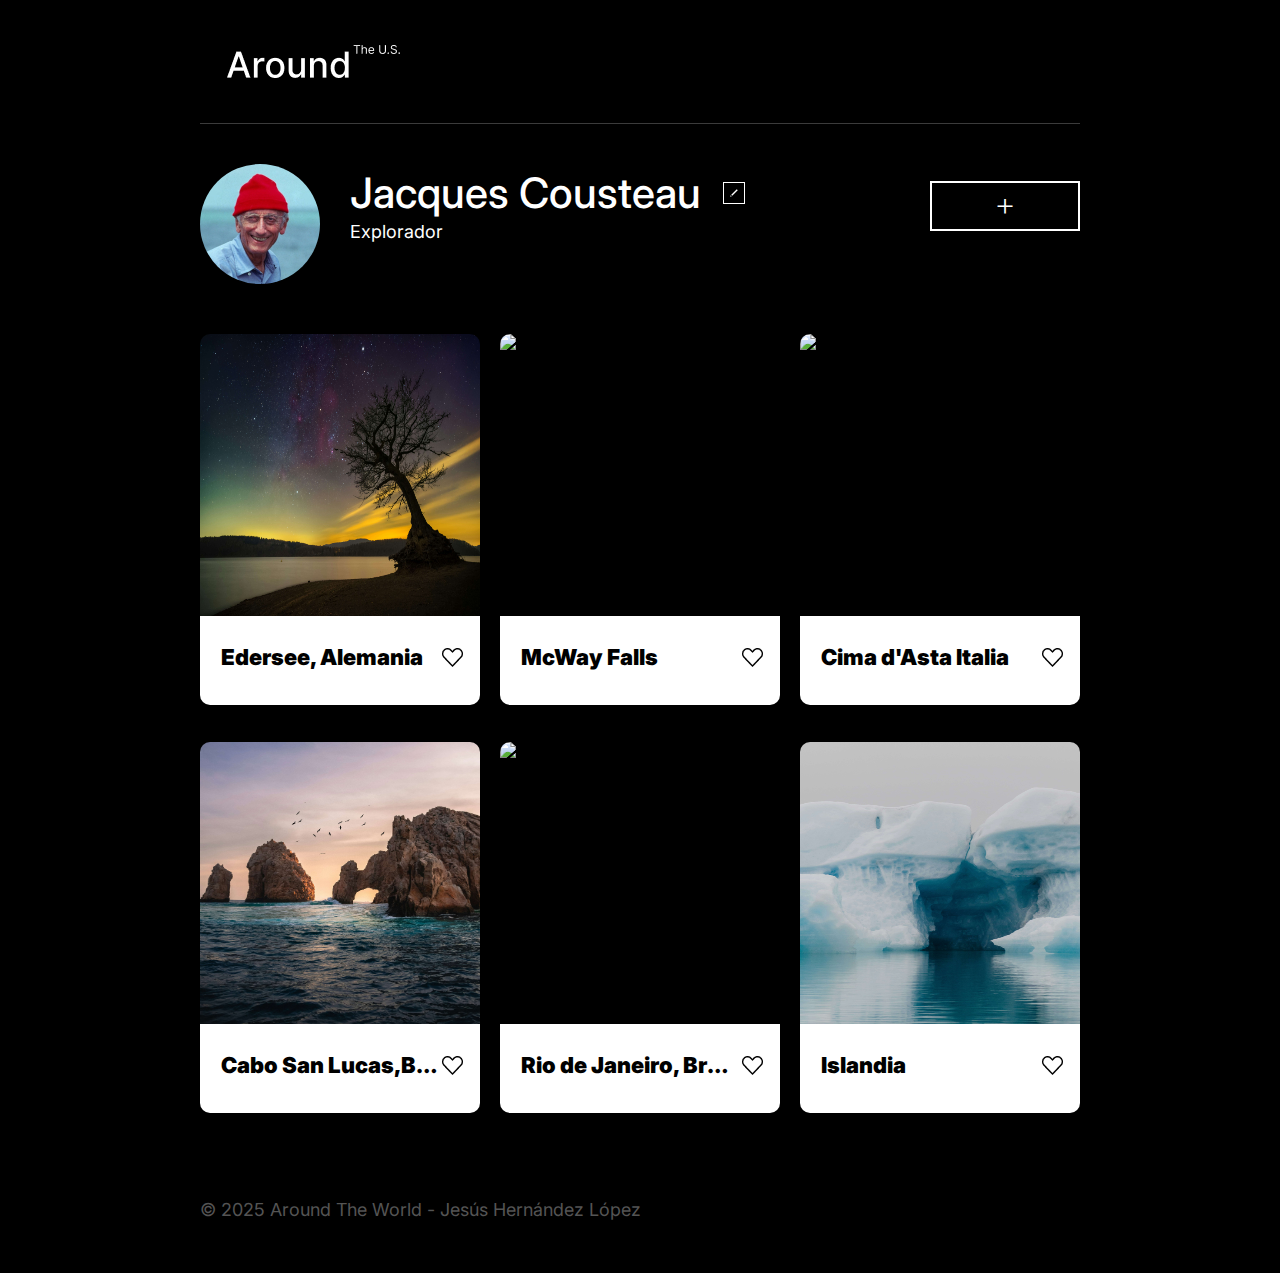
==== index.html @ fd25d268 "ajustando script" ====
<!DOCTYPE html>
<html lang="es-MX">
  <head>
    <meta charset="UTF-8" />
    <meta name="viewport" content="width=device-width, initial-scale=1.0" />
    <title>Document</title>
    <meta name="description" content="En esta pagina los usuarios podran añadir, eliminar o dar me gusta a las imagenes,ademas de editar el nombre de perfil y la ocupación.">
    <meta name="keywords" content="Fotos alrededor del mundo,Mundo en imágenes,Imágenes del planeta Tierra">
    <meta name="author" content="Jesús Henández López" />

    <link rel="shortcut icon" href="./favicon.ico" type="image/x-icon" />
    <link rel="stylesheet" href=".//pages/index.css" />
  </head>
  <body>
    <div class="page">
      <header class="header">
        <div class="header__container">
          <img src=".//images/VectorTitle.jpg" alt="" class="header__image" />
        </div>
      </header>

      <!-- Comienzo de contenido -->
      <main class="content">
        <!-- seccion de perfil -->

        <section class="profile">
          <div class="profile__container">
            <img
              src="./images/profile.jpg"
              alt="imagen de perfil"
              class="profile__image"
            />
            <!-- contenedor de perfil de usuario -->
            <div class="profile__text-container">
              <p class="profile__name">Jacques Cousteau</p>
              <!-- boton para abrir el formulario -->
              <button class="profile__btn"></button>
              <p class="profile__job">Explorador</p>
            </div>

            <!-- boton para agregar -->
            <button class="profile__btn-add">+</button>
          </div>
        </section>

        <!-- Seccion para imagenes GRID -->
        <section class="cards">
          <div class="card__containers">
            <div class="card__container">
              <img
                src="./images/edersse.jpg"
                alt="Edersee,Alemania un arbol con fondo de estrellas"
                class="card__container-image"
              />
              <div class="container__text">
                <h3 class="card__container-title">Edersee, Alemania</h3>
                <button class="card__container-btn"></button>
              </div>
            </div>

            <!-- 2da card -->
            <div class="card__container">
              <img
                src="./images/isla.jpg"
                alt="imagen de una isla con el mar color turquesa"
                class="card__container-image"
              />
              <div class="container__text">
                <h3 class="card__container-title">McWay Falls</h3>

                <button class="card__container-btn"></button>
              </div>
            </div>

            <!-- 3ra card -->

            <div class="card__container">
              <img
                src="./images/stairs.jpg"
                alt="imagen de estrellas con lo que parece un meteorito en Italia"
                class="card__container-image"
              />
              <div class="container__text">
                <h3 class="card__container-title">Cima d'Asta Italia</h3>
                <button class="card__container-btn"></button>
              </div>
            </div>
            <!-- 4ta card -->
            <div class="card__container">
              <img
                src="./images/cabos.jpg"
                alt="Arco de Cabo San Lucas, imponente y majestuosa formación rocosa, un arco natural en la punta misma del extremo austral de la península de Baja California, en Baja California Sur en México."
                class="card__container-image"
              />
              <div class="container__text">
                <h3 class="card__container-title">
                  Cabo San Lucas,Baja Califormin
                </h3>
                <button class="card__container-btn"></button>
              </div>
            </div>
            <!-- 5ta card -->
            <div class="card__container">
              <img
                src="./images/brasil.jpg"
                alt="imagen en las alturas de brazil"
                class="card__container-image"
              />
              <div class="container__text">
                <h3 class="card__container-title">Rio de Janeiro, Brasil</h3>
                <button class="card__container-btn"></button>
              </div>
            </div>
            <!-- 6ta card -->
            <div class="card__container">
              <img
                src="./images/islandia.jpg"
                alt="Imagen de glaciales en islandia"
                class="card__container-image"
              />
              <div class="container__text">
                <h3 class="card__container-title">Islandia</h3>
                <button class="card__container-btn"></button>
              </div>
            </div>
          </div>
        </section>

        <!-- Seccion Formulario -->
        <section class="form">
          <form id="form__profile-edit" class="form__profile">
            <!-- boton cerrar -->

            <button type="button" class="form__close-btn"></button>

            <h3 class="form__title">Editar perfil</h3>
            <input
              type="text"
              name="nameInput"
              id="nameInput"
              placeholder="Nombre"
              class="form__input"
            />
            <input
              type="text"
              name="jobInput"
              id="jobInput"
              placeholder="Acerca de mi"
              class="form__input"
            />
            <!-- boton para guardar -->
            <button type="submit" class="form__submit-btn">Guardar</button>
          </form>
        </section>
      </main>

      <footer class="footer">
        <p class="footer__copyright">&copy; 2025 Around The World - JHL</p>
        <p class="footer__copyright-extra">&copy; 2025 Around The World - Jesús Hernández López<p>
      </footer>
    </div>
    <script src="./scripts/index.js"></script>
  </body>
</html>
---- pages/index.css ----
@import url(../vendor/normalize.css);
@import url(../vendor/fonts.css);
@import url(../blocks/page.css);
@import url(../blocks/header.css);
@import url(../blocks/profile.css);
@import url(../blocks/cards.css);
@import url(../blocks/form.css);
@import url(../blocks/footer.css);
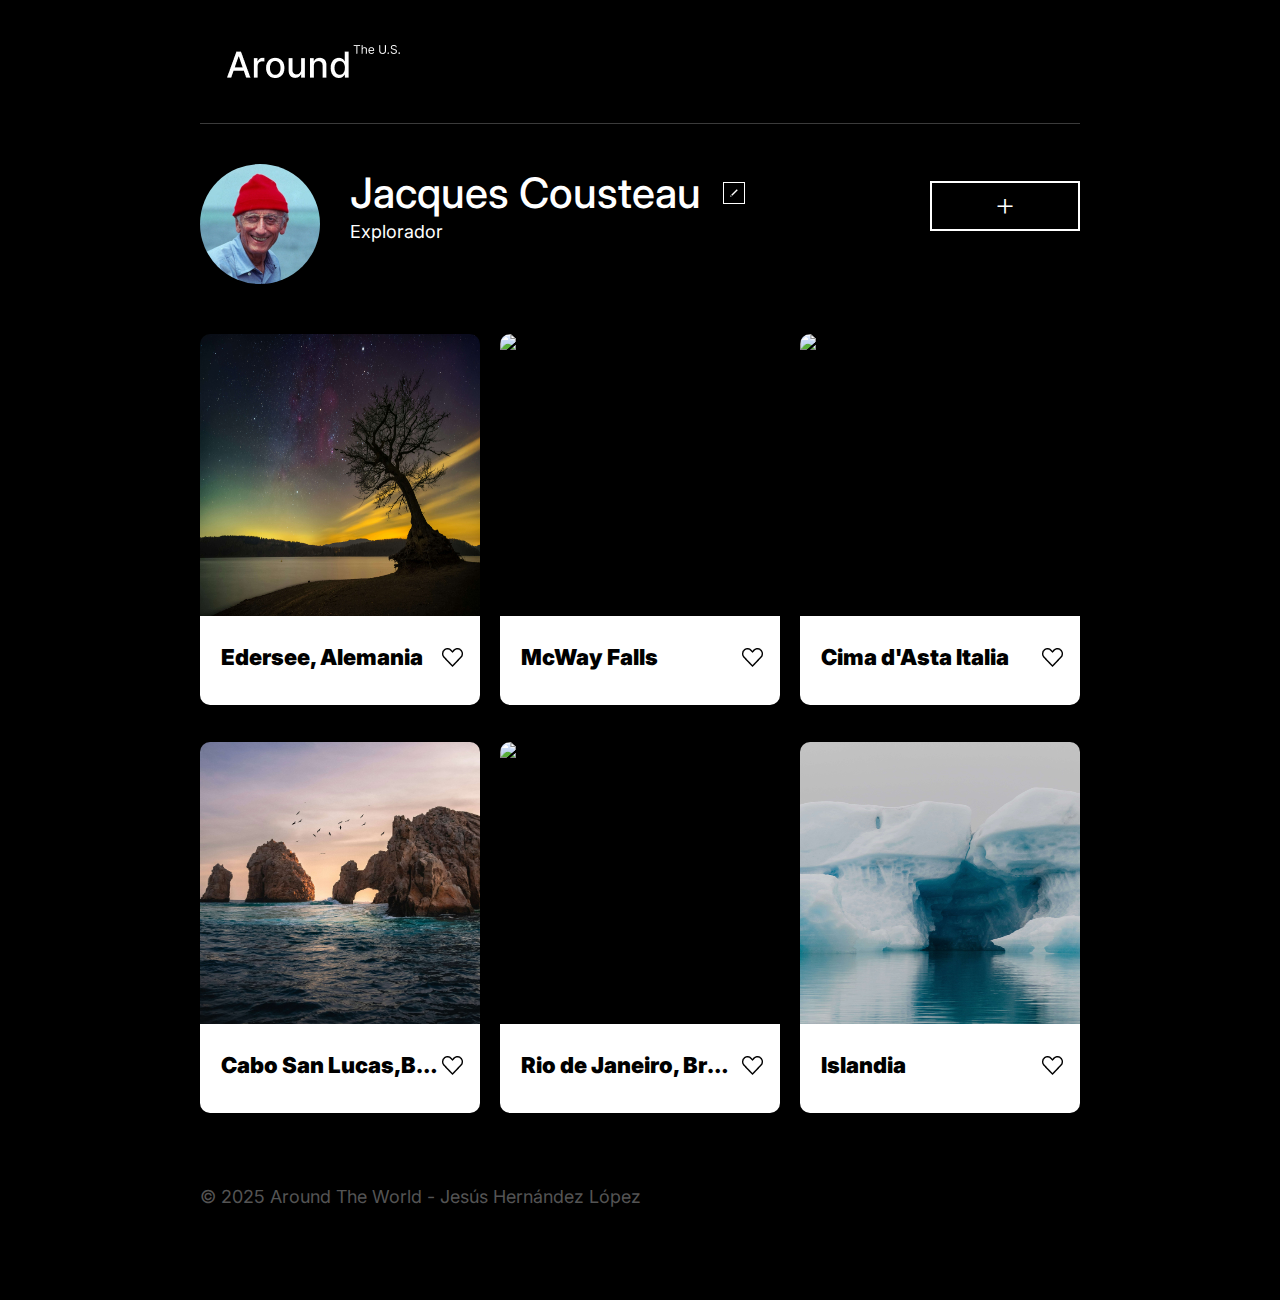
==== commit 120b6a44: "Ajustando proyecto" ====
--- a/index.html
+++ b/index.html
@@ -3,13 +3,13 @@
   <head>
     <meta charset="UTF-8" />
     <meta name="viewport" content="width=device-width, initial-scale=1.0" />
-    <title>Document</title>
+    <title>Around The World</title>
     <meta name="description" content="En esta pagina los usuarios podran añadir, eliminar o dar me gusta a las imagenes,ademas de editar el nombre de perfil y la ocupación.">
     <meta name="keywords" content="Fotos alrededor del mundo,Mundo en imágenes,Imágenes del planeta Tierra">
     <meta name="author" content="Jesús Henández López" />
 
     <link rel="shortcut icon" href="./favicon.ico" type="image/x-icon" />
-    <link rel="stylesheet" href=".//pages/index.css" />
+    <link rel="stylesheet" href="./pages/index.css" />
   </head>
   <body>
     <div class="page">
@@ -31,7 +31,7 @@
               class="profile__image"
             />
             <!-- contenedor de perfil de usuario -->
-            <div class="profile__text-container">
+            <div class="profile__text-container ">
               <p class="profile__name">Jacques Cousteau</p>
               <!-- boton para abrir el formulario -->
               <button class="profile__btn"></button>
@@ -44,7 +44,7 @@
         </section>
 
         <!-- Seccion para imagenes GRID -->
-        <section class="cards">
+        <section class="card">
           <div class="card__containers">
             <div class="card__container">
               <img
@@ -52,7 +52,7 @@
                 alt="Edersee,Alemania un arbol con fondo de estrellas"
                 class="card__container-image"
               />
-              <div class="container__text">
+              <div class="card__container-text">
                 <h3 class="card__container-title">Edersee, Alemania</h3>
                 <button class="card__container-btn"></button>
               </div>
@@ -65,7 +65,7 @@
                 alt="imagen de una isla con el mar color turquesa"
                 class="card__container-image"
               />
-              <div class="container__text">
+              <div class="card__container-text">
                 <h3 class="card__container-title">McWay Falls</h3>
 
                 <button class="card__container-btn"></button>
@@ -80,7 +80,7 @@
                 alt="imagen de estrellas con lo que parece un meteorito en Italia"
                 class="card__container-image"
               />
-              <div class="container__text">
+              <div class="card__container-text">
                 <h3 class="card__container-title">Cima d'Asta Italia</h3>
                 <button class="card__container-btn"></button>
               </div>
@@ -92,7 +92,7 @@
                 alt="Arco de Cabo San Lucas, imponente y majestuosa formación rocosa, un arco natural en la punta misma del extremo austral de la península de Baja California, en Baja California Sur en México."
                 class="card__container-image"
               />
-              <div class="container__text">
+              <div class="card__container-text">
                 <h3 class="card__container-title">
                   Cabo San Lucas,Baja Califormin
                 </h3>
@@ -106,7 +106,7 @@
                 alt="imagen en las alturas de brazil"
                 class="card__container-image"
               />
-              <div class="container__text">
+              <div class="card__container-text">
                 <h3 class="card__container-title">Rio de Janeiro, Brasil</h3>
                 <button class="card__container-btn"></button>
               </div>
@@ -118,7 +118,7 @@
                 alt="Imagen de glaciales en islandia"
                 class="card__container-image"
               />
-              <div class="container__text">
+              <div class="card__container-text">
                 <h3 class="card__container-title">Islandia</h3>
                 <button class="card__container-btn"></button>
               </div>
@@ -128,35 +128,44 @@
 
         <!-- Seccion Formulario -->
         <section class="form">
-          <form id="form__profile-edit" class="form__profile">
-            <!-- boton cerrar -->
 
-            <button type="button" class="form__close-btn"></button>
+          <div class="form__overlay"></div>
 
-            <h3 class="form__title">Editar perfil</h3>
-            <input
-              type="text"
-              name="nameInput"
-              id="nameInput"
-              placeholder="Nombre"
-              class="form__input"
-            />
-            <input
-              type="text"
-              name="jobInput"
-              id="jobInput"
-              placeholder="Acerca de mi"
-              class="form__input"
-            />
+          <div class="form__container">
+            <!-- boton cerrar -->             
+            <button class="form__close-btn"></button>
+            <h3 class="form__title">Editar perfil</h3> 
+
+            <!-- FORMULARIO -->
+            <form id="form__profile-edit" class="form__profile">
+              <fieldset>
+                <input
+                type="text"
+                name="nameInput"
+                id="nameInput"
+                placeholder="Nombre"
+                class="form__input"
+              />
+              <input
+                type="text"
+                name="jobInput"
+                id="jobInput"
+                placeholder="Acerca de mi"
+                class="form__input"
+              />
+              </fieldset>
+              
+              
             <!-- boton para guardar -->
             <button type="submit" class="form__submit-btn">Guardar</button>
           </form>
+        </div>
         </section>
+
       </main>
 
-      <footer class="footer">
-        <p class="footer__copyright">&copy; 2025 Around The World - JHL</p>
-        <p class="footer__copyright-extra">&copy; 2025 Around The World - Jesús Hernández López<p>
+      <footer class="footer">        
+        <p class="footer">&copy; 2025 Around The World - Jesús Hernández López<p>
       </footer>
     </div>
     <script src="./scripts/index.js"></script>
--- a/pages/index.css
+++ b/pages/index.css
@@ -3,6 +3,6 @@
 @import url(../blocks/page.css);
 @import url(../blocks/header.css);
 @import url(../blocks/profile.css);
-@import url(../blocks/cards.css);
+@import url(../blocks/card.css);
 @import url(../blocks/form.css);
 @import url(../blocks/footer.css);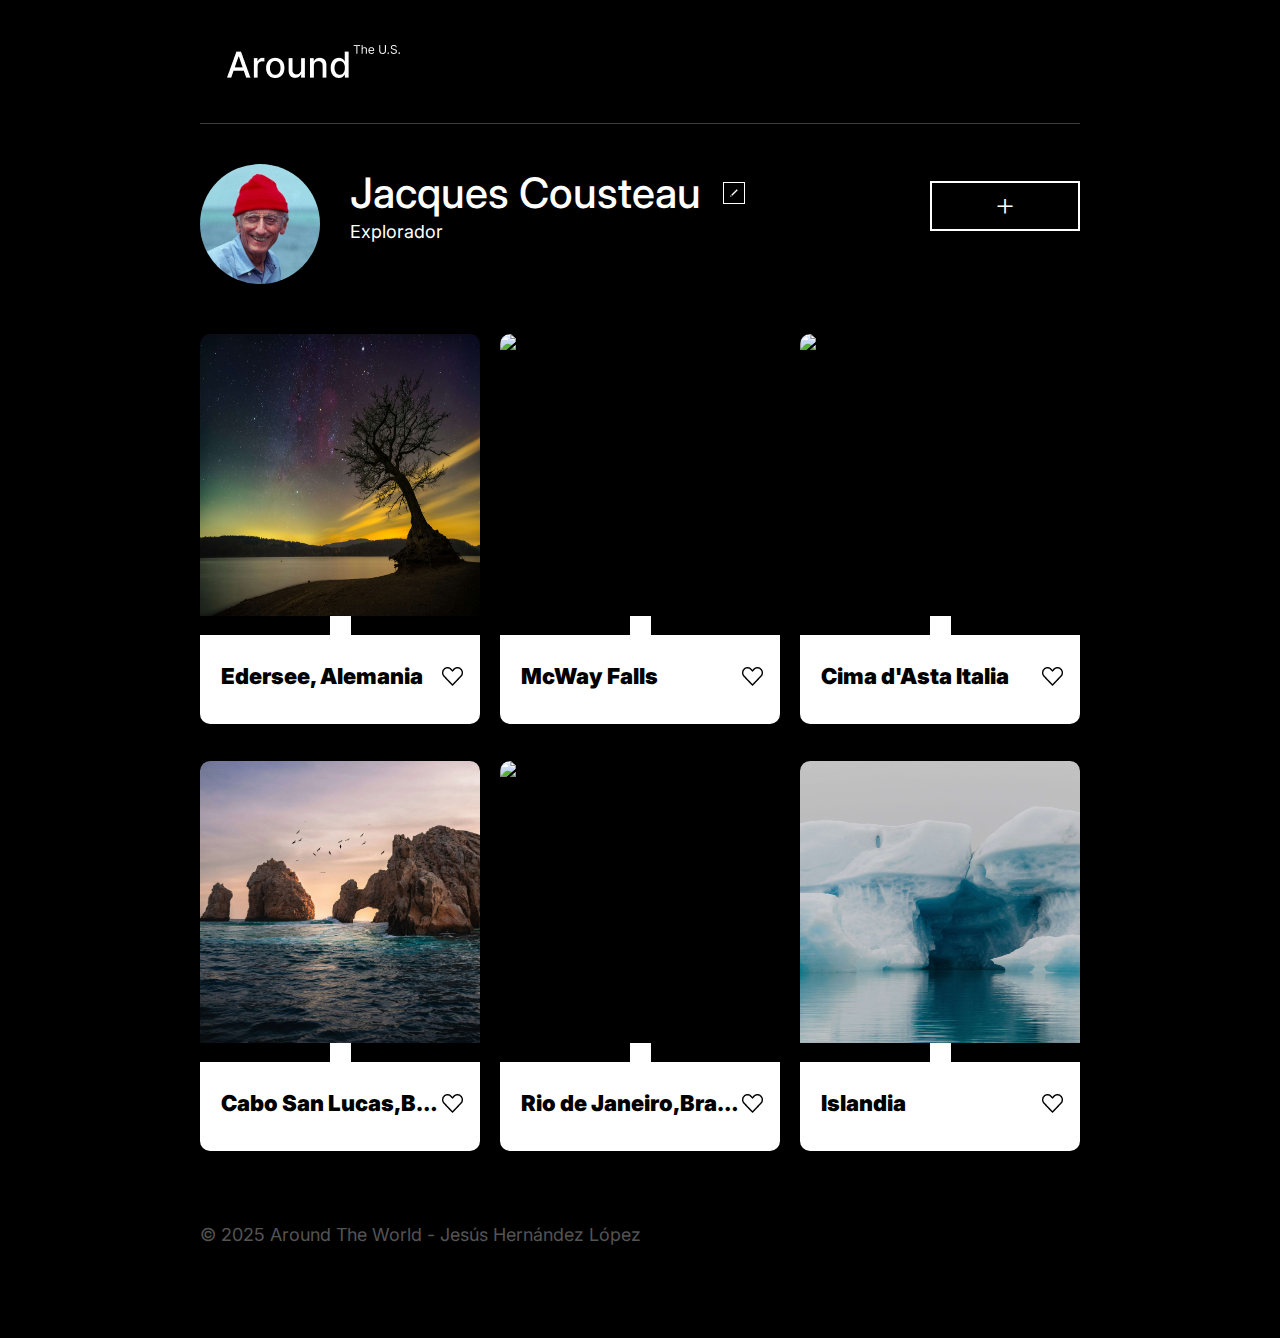
==== commit 1ca7d70b: "Agregando template en html y array de objetos de imagenes" ====
--- a/index.html
+++ b/index.html
@@ -4,8 +4,14 @@
     <meta charset="UTF-8" />
     <meta name="viewport" content="width=device-width, initial-scale=1.0" />
     <title>Around The World</title>
-    <meta name="description" content="En esta pagina los usuarios podran añadir, eliminar o dar me gusta a las imagenes,ademas de editar el nombre de perfil y la ocupación.">
-    <meta name="keywords" content="Fotos alrededor del mundo,Mundo en imágenes,Imágenes del planeta Tierra">
+    <meta
+      name="description"
+      content="En esta pagina los usuarios podran añadir, eliminar o dar me gusta a las imagenes,ademas de editar el nombre de perfil y la ocupación."
+    />
+    <meta
+      name="keywords"
+      content="Fotos alrededor del mundo,Mundo en imágenes,Imágenes del planeta Tierra"
+    />
     <meta name="author" content="Jesús Henández López" />
 
     <link rel="shortcut icon" href="./favicon.ico" type="image/x-icon" />
@@ -31,7 +37,7 @@
               class="profile__image"
             />
             <!-- contenedor de perfil de usuario -->
-            <div class="profile__text-container ">
+            <div class="profile__text-container">
               <p class="profile__name">Jacques Cousteau</p>
               <!-- boton para abrir el formulario -->
               <button class="profile__btn"></button>
@@ -45,127 +51,71 @@
 
         <!-- Seccion para imagenes GRID -->
         <section class="card">
+          <!-- contenedor principal de cards -->
           <div class="card__containers">
-            <div class="card__container">
-              <img
-                src="./images/edersse.jpg"
-                alt="Edersee,Alemania un arbol con fondo de estrellas"
-                class="card__container-image"
-              />
-              <div class="card__container-text">
-                <h3 class="card__container-title">Edersee, Alemania</h3>
-                <button class="card__container-btn"></button>
-              </div>
-            </div>
-
-            <!-- 2da card -->
-            <div class="card__container">
-              <img
-                src="./images/isla.jpg"
-                alt="imagen de una isla con el mar color turquesa"
-                class="card__container-image"
-              />
-              <div class="card__container-text">
-                <h3 class="card__container-title">McWay Falls</h3>
-
-                <button class="card__container-btn"></button>
-              </div>
-            </div>
-
-            <!-- 3ra card -->
-
-            <div class="card__container">
-              <img
-                src="./images/stairs.jpg"
-                alt="imagen de estrellas con lo que parece un meteorito en Italia"
-                class="card__container-image"
-              />
-              <div class="card__container-text">
-                <h3 class="card__container-title">Cima d'Asta Italia</h3>
-                <button class="card__container-btn"></button>
-              </div>
-            </div>
-            <!-- 4ta card -->
-            <div class="card__container">
-              <img
-                src="./images/cabos.jpg"
-                alt="Arco de Cabo San Lucas, imponente y majestuosa formación rocosa, un arco natural en la punta misma del extremo austral de la península de Baja California, en Baja California Sur en México."
-                class="card__container-image"
-              />
-              <div class="card__container-text">
-                <h3 class="card__container-title">
-                  Cabo San Lucas,Baja Califormin
-                </h3>
-                <button class="card__container-btn"></button>
-              </div>
-            </div>
-            <!-- 5ta card -->
-            <div class="card__container">
-              <img
-                src="./images/brasil.jpg"
-                alt="imagen en las alturas de brazil"
-                class="card__container-image"
-              />
-              <div class="card__container-text">
-                <h3 class="card__container-title">Rio de Janeiro, Brasil</h3>
-                <button class="card__container-btn"></button>
-              </div>
-            </div>
-            <!-- 6ta card -->
-            <div class="card__container">
-              <img
-                src="./images/islandia.jpg"
-                alt="Imagen de glaciales en islandia"
-                class="card__container-image"
-              />
-              <div class="card__container-text">
-                <h3 class="card__container-title">Islandia</h3>
-                <button class="card__container-btn"></button>
-              </div>
-            </div>
+            
           </div>
         </section>
 
         <!-- Seccion Formulario -->
         <section class="form">
-
           <div class="form__overlay"></div>
 
           <div class="form__container">
-            <!-- boton cerrar -->             
+            <!-- boton cerrar -->
             <button class="form__close-btn"></button>
-            <h3 class="form__title">Editar perfil</h3> 
+            <h3 class="form__title">Editar perfil</h3>
 
             <!-- FORMULARIO -->
             <form id="form__profile-edit" class="form__profile">
               <fieldset>
                 <input
-                type="text"
-                name="nameInput"
-                id="nameInput"
-                placeholder="Nombre"
-                class="form__input"
-              />
-              <input
-                type="text"
-                name="jobInput"
-                id="jobInput"
-                placeholder="Acerca de mi"
-                class="form__input"
-              />
+                  type="text"
+                  name="nameInput"
+                  id="nameInput"
+                  placeholder="Nombre"
+                  class="form__input"
+                />
+                <input
+                  type="text"
+                  name="jobInput"
+                  id="jobInput"
+                  placeholder="Acerca de mi"
+                  class="form__input"
+                />
               </fieldset>
-              
-              
-            <!-- boton para guardar -->
-            <button type="submit" class="form__submit-btn">Guardar</button>
-          </form>
-        </div>
+
+              <!-- boton para guardar -->
+              <button type="submit" class="form__submit-btn">Guardar</button>
+            </form>
+          </div>
         </section>
-
       </main>
 
-      <footer class="footer">        
-        <p class="footer">&copy; 2025 Around The World - Jesús Hernández López<p>
+      <!-- template para grid de fotos -->
+      <template id="card__template">
+
+        <div class="card__container">
+          <img
+            src=""
+            alt=""
+            class="card__container-image"
+          />
+          <button class="card__delete-img"></button>
+
+          <div class="card__container-text">
+            <h3 class="card__container-title"></h3>
+            <button class="card__container-btn"></button>
+          </div>
+        </div>
+
+      </template>
+
+      <footer class="footer">
+        <p class="footer">
+          &copy; 2025 Around The World - Jesús Hernández López
+        </p>
+        <p></p>
       </footer>
     </div>
     <script src="./scripts/index.js"></script>
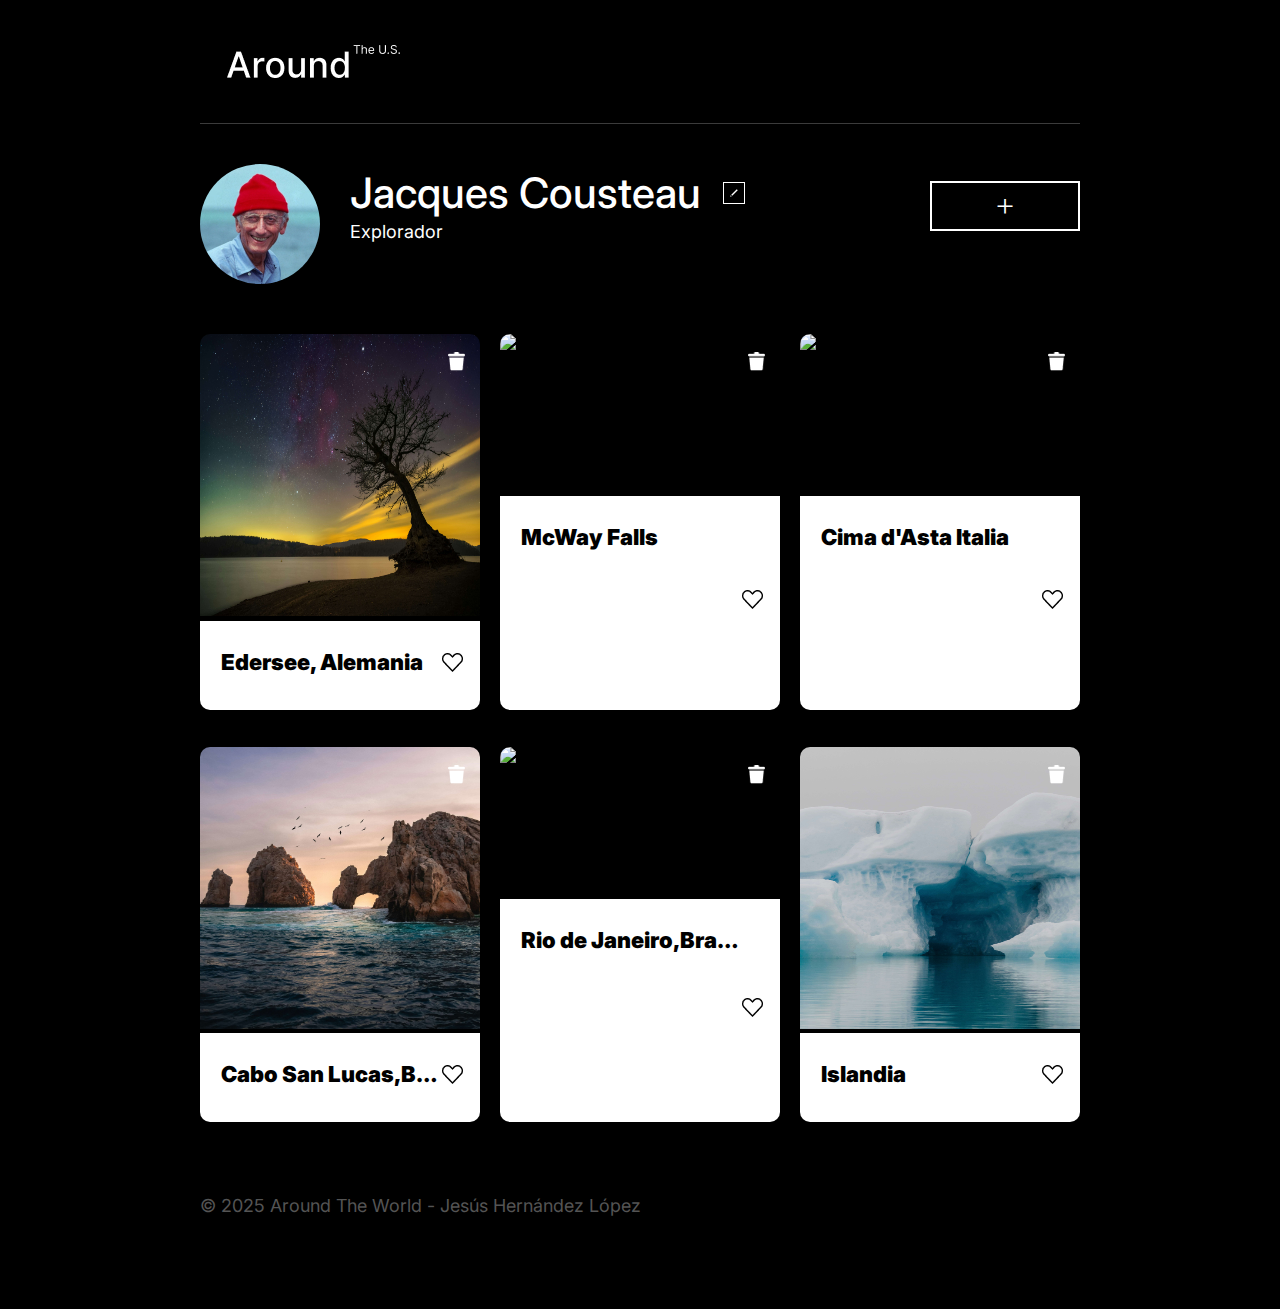
==== commit 55667e57: "Agredando boton de papelera y like, Creando funciones para ambos botones" ====
--- a/index.html
+++ b/index.html
@@ -52,9 +52,7 @@
         <!-- Seccion para imagenes GRID -->
         <section class="card">
           <!-- contenedor principal de cards -->
-          <div class="card__containers">
-            
-          </div>
+          <div class="card__containers"></div>
         </section>
 
         <!-- Seccion Formulario -->
@@ -94,21 +92,19 @@
 
       <!-- template para grid de fotos -->
       <template id="card__template">
+        <div class="card__container">
+          <!-- contenedor para la parte de arriba de la tarjeta imagen y btn delete -->
+          <div class="card__container-img">
+            <img src="" alt="" class="card__container-image" />
+            <button class="card__delete-img"></button>
+          </div>
 
-        <div class="card__container">
-          <img
-            src=""
-            alt=""
-            class="card__container-image"
-          />
-          <button class="card__delete-img"></button>
-
+          <!-- contenedor para el titulo y el boton like -->
           <div class="card__container-text">
             <h3 class="card__container-title"></h3>
             <button class="card__container-btn"></button>
           </div>
         </div>
-
       </template>
 
       <footer class="footer">
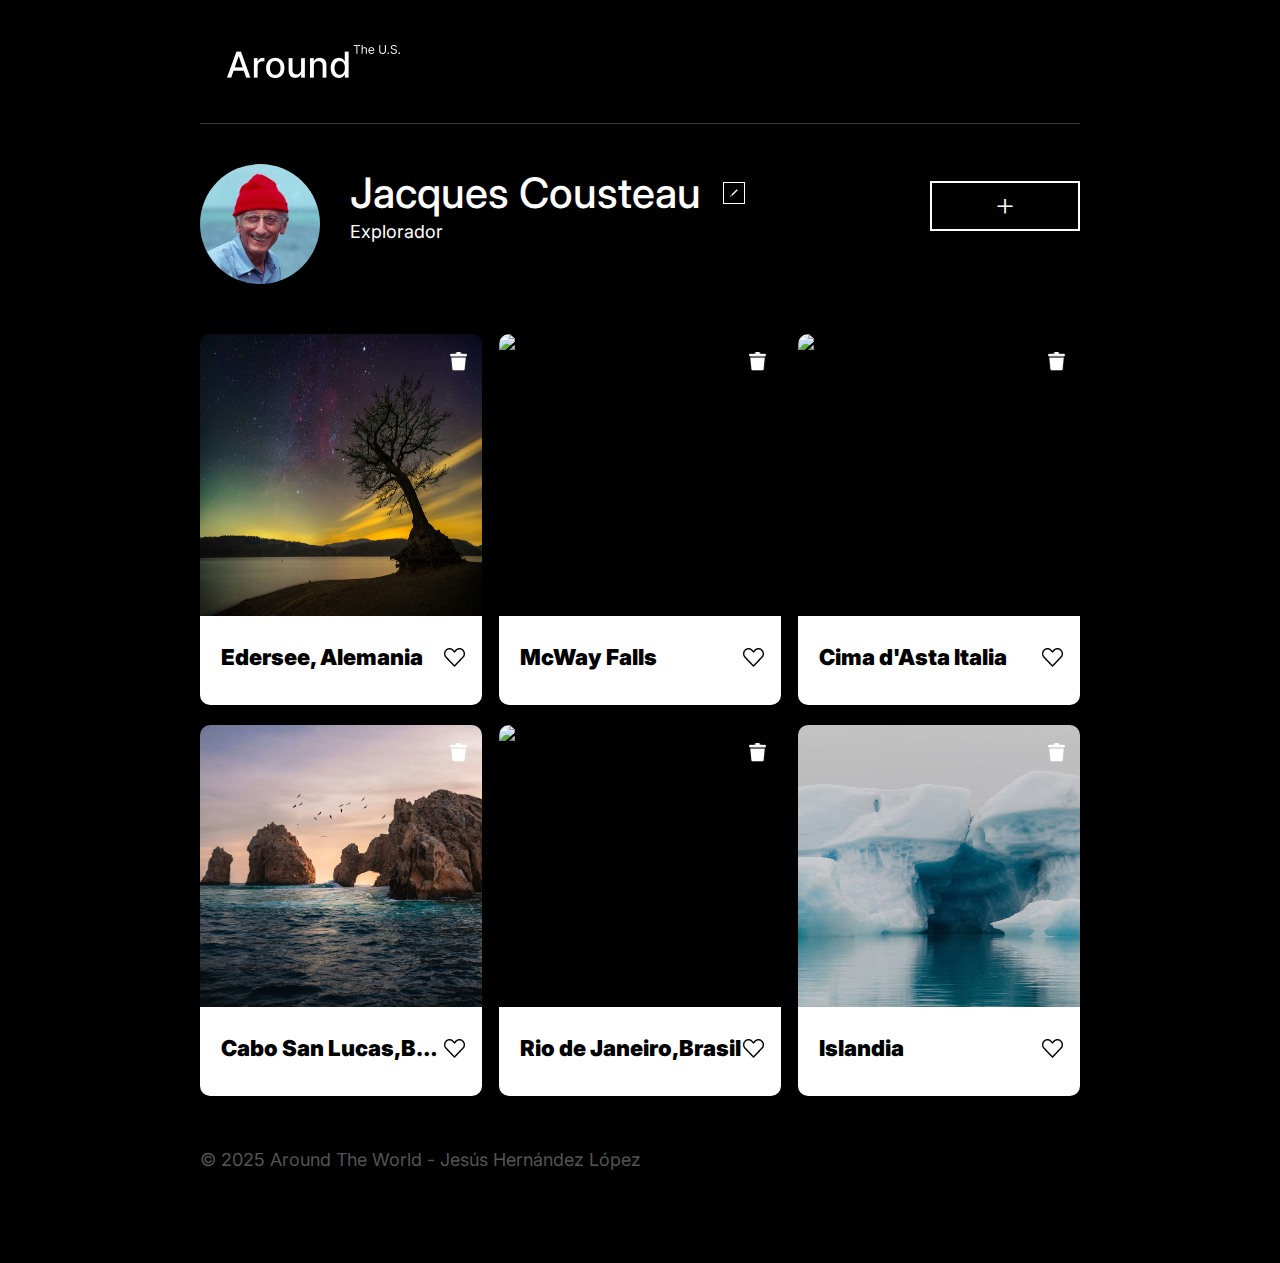
==== commit a8e56f0c: "add popup para imagenes configuracion de css y js" ====
--- a/index.html
+++ b/index.html
@@ -54,6 +54,20 @@
           <!-- contenedor principal de cards -->
           <div class="card__containers"></div>
         </section>
+        <!-- modal para la ventana emergente de la imagen -->
+        <section class="modal">
+          <div class="modal__overlay"></div>
+
+          <div class="modal__container">
+
+            <button class="modal__button-close"></button>
+            <div class="modal__card">
+              <img src="" alt="" class="modal__card-image" />
+            </div>
+            <h3 class="modal__title"></h3>
+            
+          </div>
+        </section>
 
         <!-- Seccion Formulario -->
         <section class="form">
@@ -62,29 +76,29 @@
           <div class="form__container">
             <!-- boton cerrar -->
             <button class="form__close-btn"></button>
-            <h3 class="form__title">Editar perfil</h3>
+            <h3 class="form__title"></h3>
 
             <!-- FORMULARIO -->
-            <form id="form__profile-edit" class="form__profile">
-              <fieldset>
+            <form class="form__profile">
+              <fieldset class="form__date">
                 <input
                   type="text"
                   name="nameInput"
                   id="nameInput"
-                  placeholder="Nombre"
+                  placeholder=""
                   class="form__input"
                 />
                 <input
                   type="text"
                   name="jobInput"
                   id="jobInput"
-                  placeholder="Acerca de mi"
+                  placeholder=""
                   class="form__input"
                 />
               </fieldset>
 
               <!-- boton para guardar -->
-              <button type="submit" class="form__submit-btn">Guardar</button>
+              <button type="submit" class="form__submit-btn"></button>
             </form>
           </div>
         </section>
--- a/pages/index.css
+++ b/pages/index.css
@@ -5,4 +5,5 @@
 @import url(../blocks/profile.css);
 @import url(../blocks/card.css);
 @import url(../blocks/form.css);
+@import url(../blocks/modal.css);
 @import url(../blocks/footer.css);